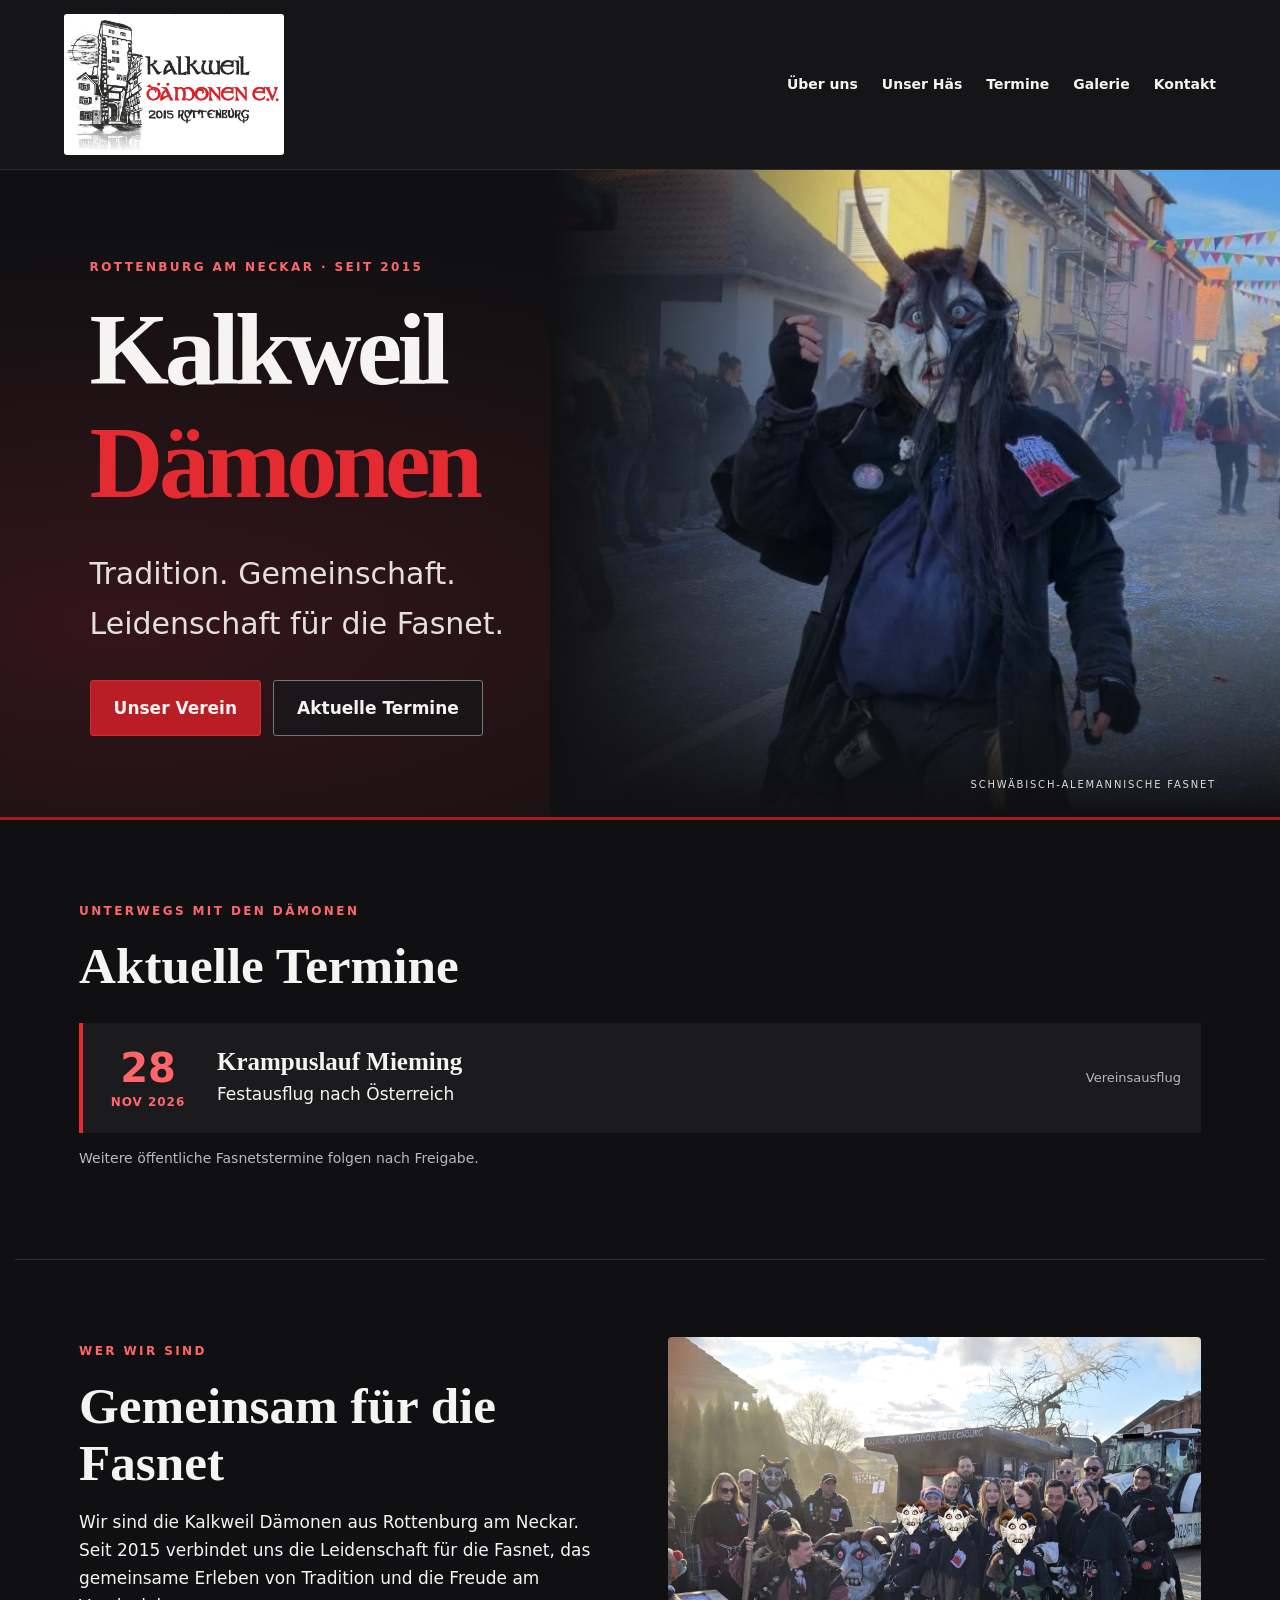
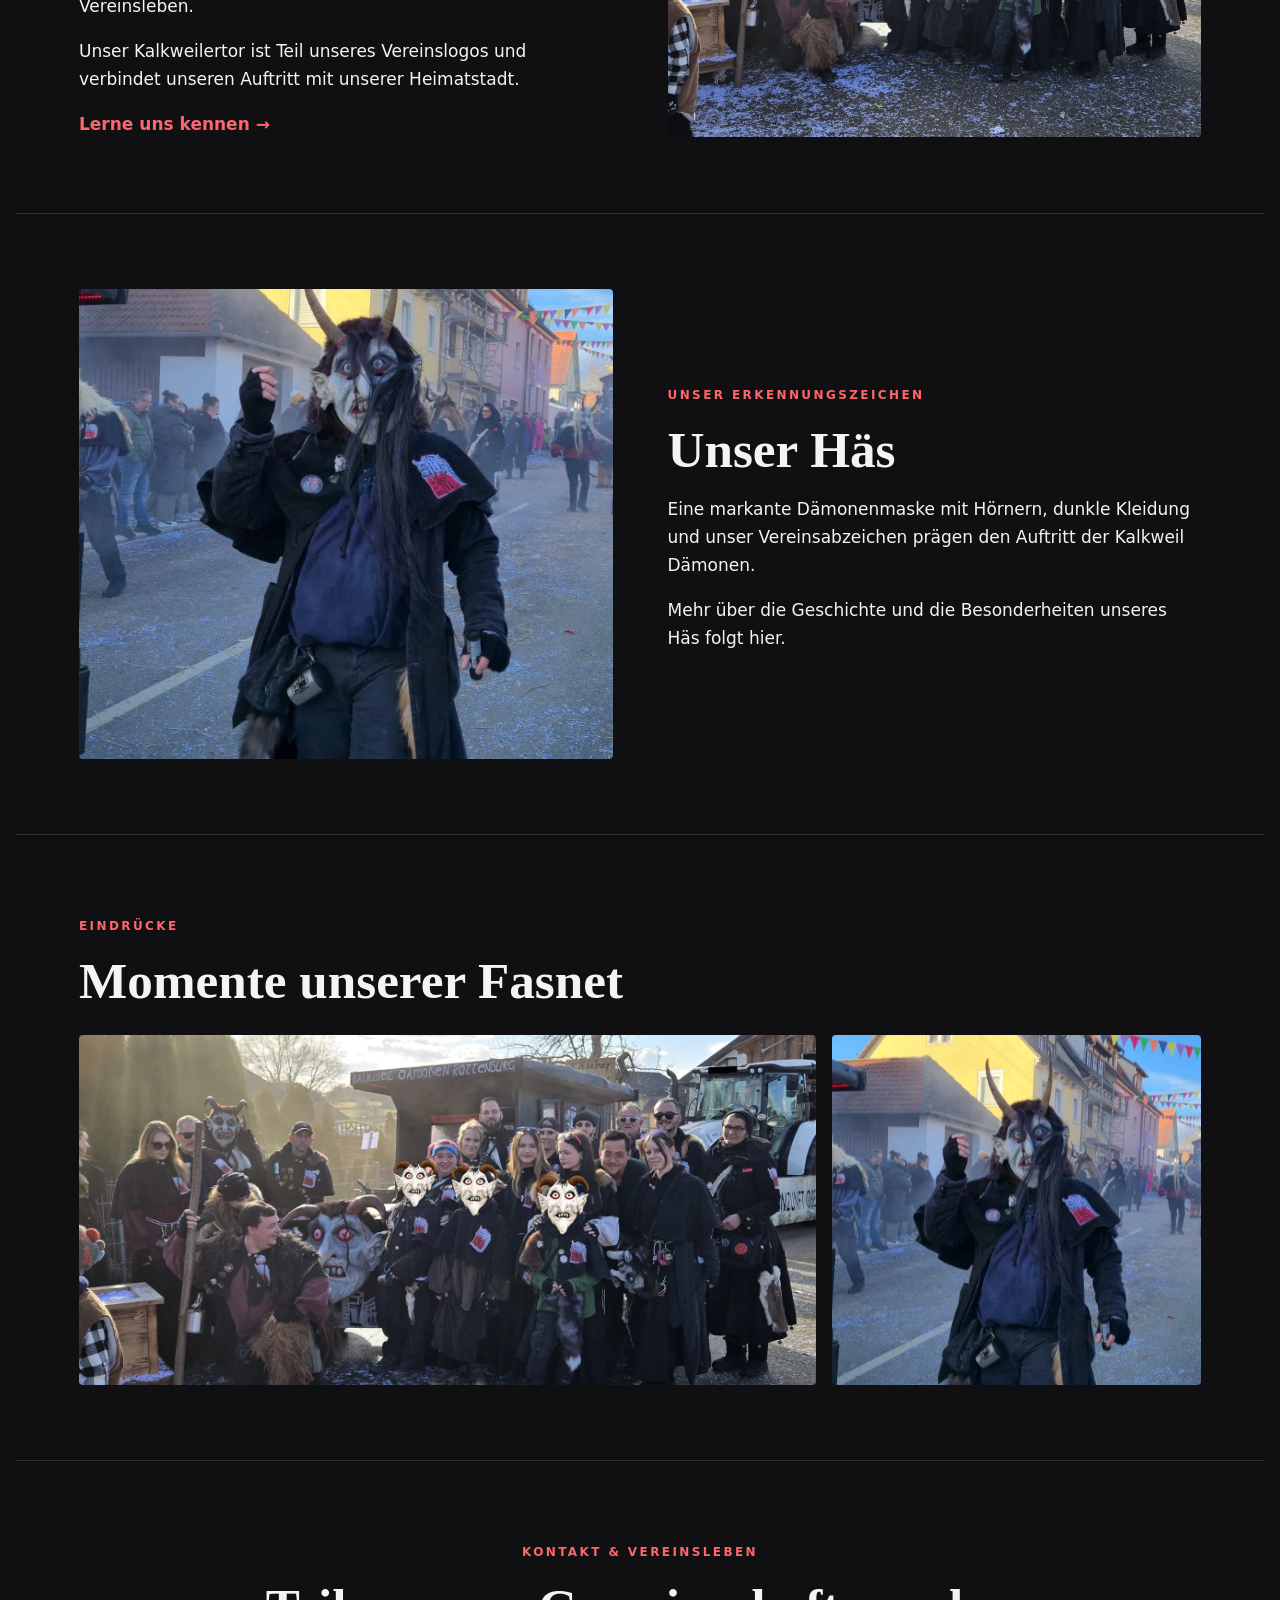
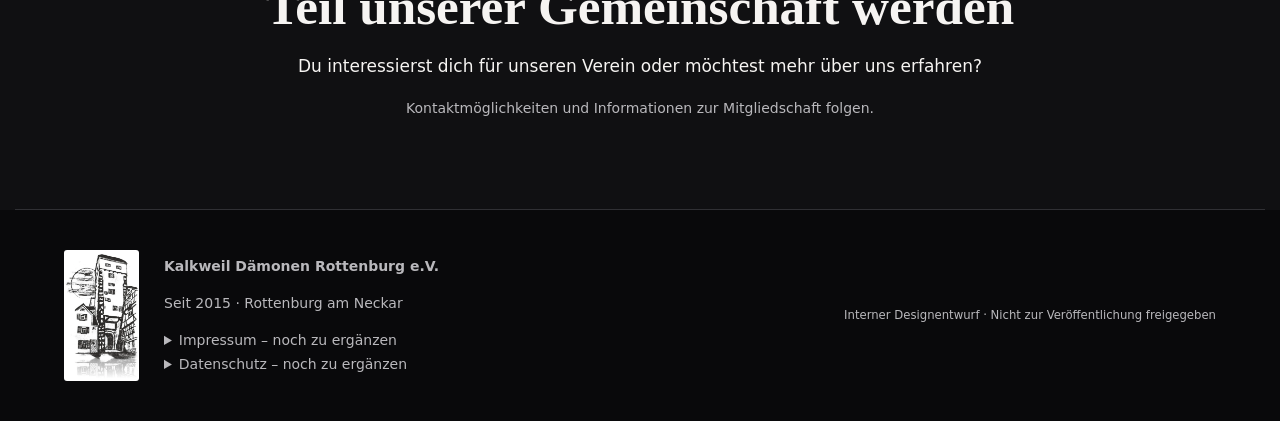
==== index.html @ fabc1ce4 "Add files via upload" ====
<!doctype html><html lang="de"><head><meta charset="utf-8"><meta name="viewport" content="width=device-width,initial-scale=1"><meta name="robots" content="noindex,nofollow"><title>Kalkweil Dämonen Rottenburg e.V.</title><link rel="stylesheet" href="style.css"></head><body><header><a class="brand" href="#start"><img src="assets/logo.webp" alt="Kalkweil Dämonen e.V. – 2015 Rottenburg"></a><nav aria-label="Hauptnavigation"><a href="#verein">Über uns</a><a href="#haes">Unser Häs</a><a href="#termine">Termine</a><a href="#galerie">Galerie</a><a href="#kontakt">Kontakt</a></nav></header><main id="start"><section class="hero"><div class="hero-copy"><span class="eyebrow">ROTTENBURG AM NECKAR · SEIT 2015</span><h1>Kalkweil<br><em>Dämonen</em></h1><p>Tradition. Gemeinschaft.<br>Leidenschaft für die Fasnet.</p><div class="actions"><a class="button" href="#verein">Unser Verein</a><a class="button outline" href="#termine">Aktuelle Termine</a></div></div><div class="hero-photo" role="img" aria-label="Dämon im Häs beim Fasnetsumzug"></div><div class="hero-caption">SCHWÄBISCH-ALEMANNISCHE FASNET</div></section><section id="termine" class="section"><span class="eyebrow">UNTERWEGS MIT DEN DÄMONEN</span><h2>Aktuelle Termine</h2><div class="event"><div class="date">28<span>NOV 2026</span></div><div><h3>Krampuslauf Mieming</h3><p>Festausflug nach Österreich</p></div><span class="tag">Vereinsausflug</span></div><p class="muted">Weitere öffentliche Fasnetstermine folgen nach Freigabe.</p></section><section id="verein" class="section split"><div><span class="eyebrow">WER WIR SIND</span><h2>Gemeinsam für die Fasnet</h2><p>Wir sind die Kalkweil Dämonen aus Rottenburg am Neckar. Seit 2015 verbindet uns die Leidenschaft für die Fasnet, das gemeinsame Erleben von Tradition und die Freude am Vereinsleben.</p><p>Unser Kalkweilertor ist Teil unseres Vereinslogos und verbindet unseren Auftritt mit unserer Heimatstadt.</p><a class="textlink" href="#kontakt">Lerne uns kennen →</a></div><img class="photo" src="assets/gruppe.webp" alt="Gruppenfoto der Kalkweil Dämonen"></section><section id="haes" class="section split reverse"><img class="portrait" src="assets/haes.webp" alt="Maske und Häs der Kalkweil Dämonen" loading="lazy"><div><span class="eyebrow">UNSER ERKENNUNGSZEICHEN</span><h2>Unser Häs</h2><p>Eine markante Dämonenmaske mit Hörnern, dunkle Kleidung und unser Vereinsabzeichen prägen den Auftritt der Kalkweil Dämonen.</p><p>Mehr über die Geschichte und die Besonderheiten unseres Häs folgt hier.</p></div></section><section id="galerie" class="section"><span class="eyebrow">EINDRÜCKE</span><h2>Momente unserer Fasnet</h2><div class="gallery"><img src="assets/gruppe.webp" alt="Vereinsgruppe" loading="lazy"><img src="assets/haes.webp" alt="Dämon beim Umzug" loading="lazy"></div></section><section id="kontakt" class="section contact"><span class="eyebrow">KONTAKT & VEREINSLEBEN</span><h2>Teil unserer Gemeinschaft werden</h2><p>Du interessierst dich für unseren Verein oder möchtest mehr über uns erfahren?</p><p class="muted">Kontaktmöglichkeiten und Informationen zur Mitgliedschaft folgen.</p></section></main><footer><img src="assets/tor.webp" alt="Kalkweilertor"><div><strong>Kalkweil Dämonen Rottenburg e.V.</strong><p>Seit 2015 · Rottenburg am Neckar</p><details><summary>Impressum – noch zu ergänzen</summary><p>Vereinsanschrift, Vertretungsberechtigte, Registerangaben und Kontakt fehlen noch.</p></details><details><summary>Datenschutz – noch zu ergänzen</summary><p>Die Datenschutzerklärung wird vor Veröffentlichung ergänzt.</p></details></div><small>Interner Designentwurf · Nicht zur Veröffentlichung freigegeben</small></footer></body></html>
---- style.css ----
:root{color-scheme:dark;--red:#e42b32;--bg:#101012;--line:#303034;--muted:#b9b8bc}*{box-sizing:border-box}html{scroll-behavior:smooth;scroll-padding-top:100px}body{margin:0;background:var(--bg);color:#f6f4f2;font:17px/1.65 system-ui,sans-serif}a{color:inherit;text-decoration:none}header{display:flex;align-items:center;justify-content:space-between;gap:24px;padding:14px max(5vw,20px);background:#151517;border-bottom:1px solid var(--line)}.brand img{display:block;width:220px;max-width:100%;border-radius:3px}nav{display:flex;gap:24px;flex-wrap:wrap;font-size:14px;font-weight:650}nav a:hover,.textlink:hover{color:var(--red)}.hero{position:relative;min-height:650px;display:flex;align-items:center;overflow:hidden;border-bottom:3px solid #a71920;background:radial-gradient(ellipse at 10% 70%,#341519,transparent 60%),#101012}.hero-photo{position:absolute;inset:0 0 0 43%;background:linear-gradient(90deg,#101012 0%,transparent 45%),linear-gradient(0deg,#101012 0%,transparent 35%),url('assets/haes.webp') center 53%/cover no-repeat;opacity:.9}.hero-copy{position:relative;z-index:1;padding:75px 7vw;max-width:850px}.eyebrow{color:#ff666b;font-size:12px;letter-spacing:.2em;font-weight:750}h1,h2,h3{line-height:1.1;margin:15px 0;font-family:Stonecross,Georgia,serif}h1{font-size:clamp(58px,8vw,115px);letter-spacing:-.045em}h1 em{color:var(--red);font-style:normal}h2{font-size:clamp(32px,4vw,52px)}h3{font-size:25px}.hero p{font-size:clamp(20px,2.4vw,30px);color:#e4e0df}.actions{display:flex;gap:12px;flex-wrap:wrap;margin-top:32px}.button{background:#b91d26;padding:13px 23px;border:1px solid #d42c35;font-weight:700;border-radius:3px}.button:hover{background:#d42c35}.outline{background:#171719cc;border-color:#777}.hero-caption{position:absolute;right:5vw;bottom:24px;font-size:10px;letter-spacing:.18em;color:#ddd}.section{max-width:1250px;margin:auto;padding:75px 5vw;border-bottom:1px solid var(--line)}.event{display:flex;align-items:center;gap:24px;padding:20px;background:#1b1b1e;border-left:4px solid var(--red);margin-top:28px}.date{font-size:40px;font-weight:800;line-height:1;color:#ff666b;min-width:90px;text-align:center}.date span{display:block;font-size:12px;letter-spacing:.08em;margin-top:8px}.event h3,.event p{margin:5px 0}.tag{margin-left:auto;color:var(--muted);font-size:13px}.muted{color:var(--muted);font-size:14px}.split{display:grid;grid-template-columns:1fr 1fr;gap:55px;align-items:center}.photo,.portrait,.gallery img{width:100%;display:block;border-radius:4px;object-fit:cover}.portrait{height:470px;object-position:center 57%}.textlink{color:#ff666b;font-weight:700}.gallery{display:grid;grid-template-columns:2fr 1fr;gap:16px;margin-top:25px}.gallery img{height:350px}.contact{text-align:center}footer{display:flex;align-items:center;gap:25px;flex-wrap:wrap;padding:40px 5vw;background:#09090b;color:var(--muted);font-size:14px}footer img{width:75px;border-radius:3px}footer small{margin-left:auto}summary{cursor:pointer}a:focus-visible,summary:focus-visible{outline:2px solid #ff666b;outline-offset:4px}@media(max-width:700px){header{flex-direction:column;align-items:flex-start;gap:12px}nav{gap:10px 18px}.brand img{width:170px}.hero{min-height:680px;align-items:flex-end}.hero-photo{inset:0;background:linear-gradient(0deg,#101012 8%,#101012aa 38%,transparent 75%),url('assets/haes.webp') center 48%/cover no-repeat}.hero-copy{padding:250px 6vw 70px}.hero-caption{bottom:14px}.section{padding:45px 6vw}.split{grid-template-columns:1fr;gap:24px}.portrait{height:380px}.event{gap:12px;flex-wrap:wrap}.tag{margin-left:0}.gallery img{height:220px}footer small{margin-left:0}}@media(prefers-reduced-motion:reduce){html{scroll-behavior:auto}}
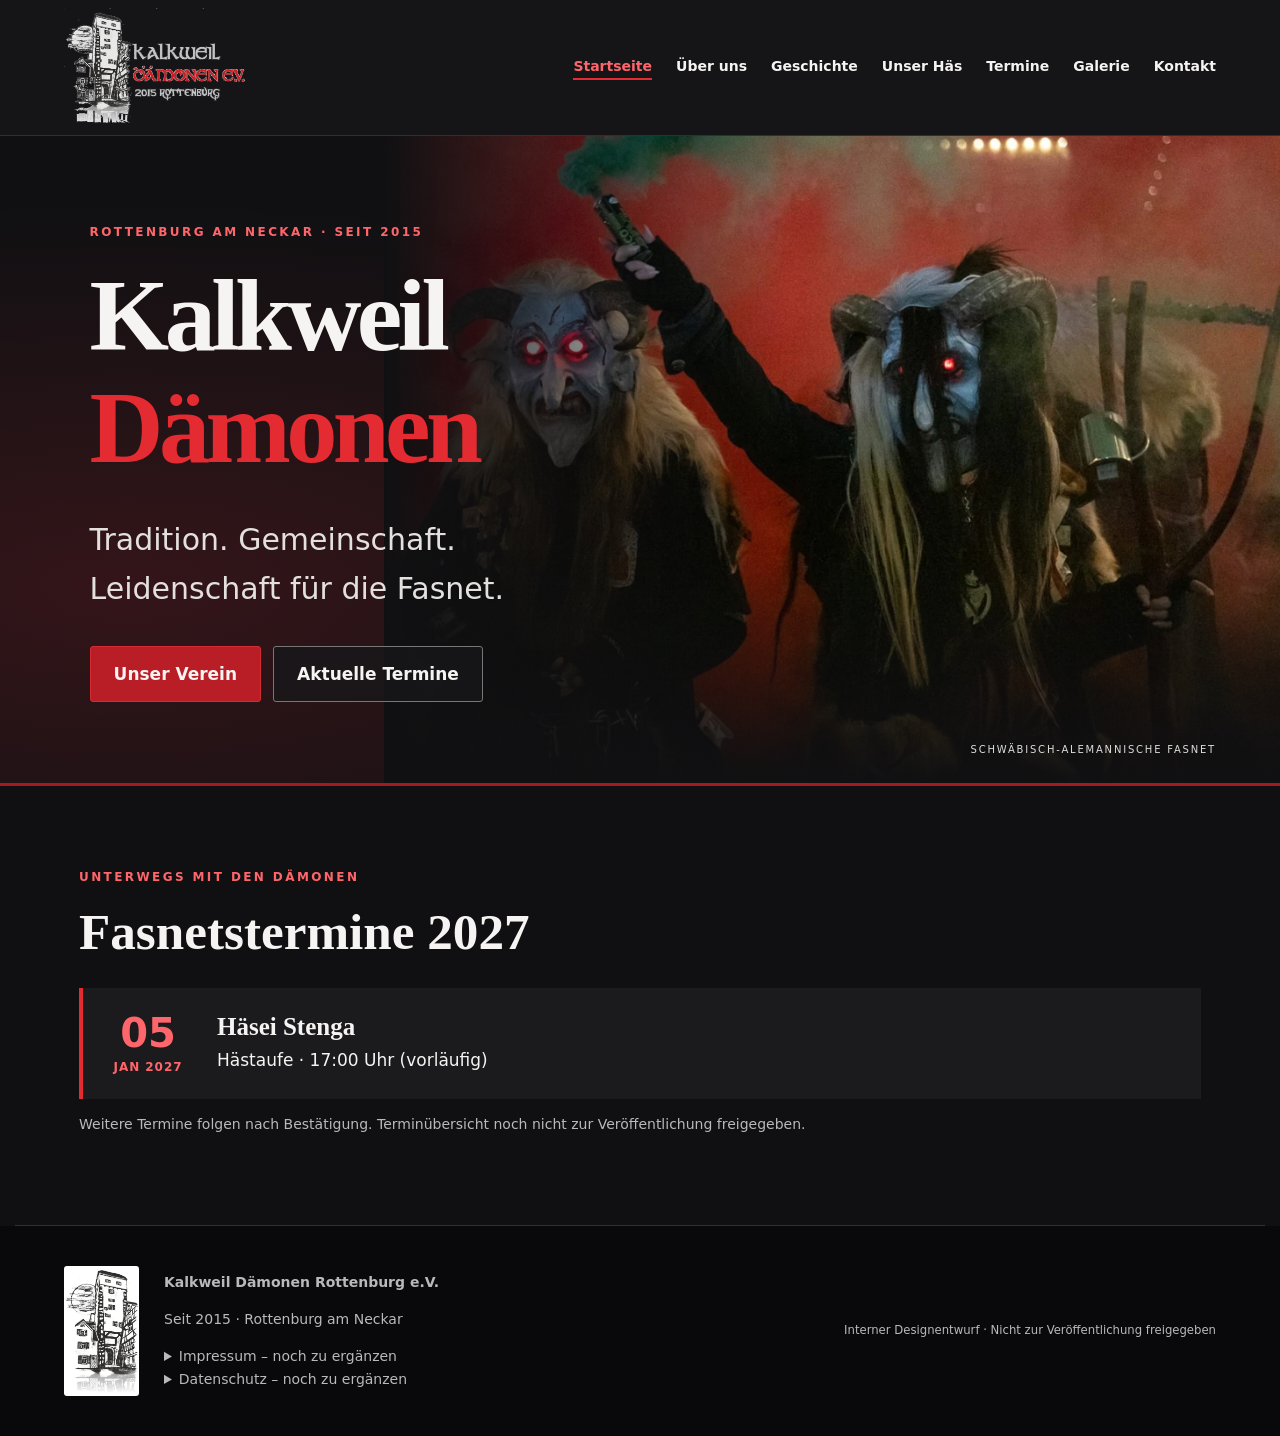
==== commit ba4411bc: "Add files via upload" ====
--- a/index.html
+++ b/index.html
@@ -1 +1,3 @@
-<!doctype html><html lang="de"><head><meta charset="utf-8"><meta name="viewport" content="width=device-width,initial-scale=1"><meta name="robots" content="noindex,nofollow"><title>Kalkweil Dämonen Rottenburg e.V.</title><link rel="stylesheet" href="style.css"></head><body><header><a class="brand" href="#start"><img src="assets/logo.webp" alt="Kalkweil Dämonen e.V. – 2015 Rottenburg"></a><nav aria-label="Hauptnavigation"><a href="#verein">Über uns</a><a href="#haes">Unser Häs</a><a href="#termine">Termine</a><a href="#galerie">Galerie</a><a href="#kontakt">Kontakt</a></nav></header><main id="start"><section class="hero"><div class="hero-copy"><span class="eyebrow">ROTTENBURG AM NECKAR · SEIT 2015</span><h1>Kalkweil<br><em>Dämonen</em></h1><p>Tradition. Gemeinschaft.<br>Leidenschaft für die Fasnet.</p><div class="actions"><a class="button" href="#verein">Unser Verein</a><a class="button outline" href="#termine">Aktuelle Termine</a></div></div><div class="hero-photo" role="img" aria-label="Dämon im Häs beim Fasnetsumzug"></div><div class="hero-caption">SCHWÄBISCH-ALEMANNISCHE FASNET</div></section><section id="termine" class="section"><span class="eyebrow">UNTERWEGS MIT DEN DÄMONEN</span><h2>Aktuelle Termine</h2><div class="event"><div class="date">28<span>NOV 2026</span></div><div><h3>Krampuslauf Mieming</h3><p>Festausflug nach Österreich</p></div><span class="tag">Vereinsausflug</span></div><p class="muted">Weitere öffentliche Fasnetstermine folgen nach Freigabe.</p></section><section id="verein" class="section split"><div><span class="eyebrow">WER WIR SIND</span><h2>Gemeinsam für die Fasnet</h2><p>Wir sind die Kalkweil Dämonen aus Rottenburg am Neckar. Seit 2015 verbindet uns die Leidenschaft für die Fasnet, das gemeinsame Erleben von Tradition und die Freude am Vereinsleben.</p><p>Unser Kalkweilertor ist Teil unseres Vereinslogos und verbindet unseren Auftritt mit unserer Heimatstadt.</p><a class="textlink" href="#kontakt">Lerne uns kennen →</a></div><img class="photo" src="assets/gruppe.webp" alt="Gruppenfoto der Kalkweil Dämonen"></section><section id="haes" class="section split reverse"><img class="portrait" src="assets/haes.webp" alt="Maske und Häs der Kalkweil Dämonen" loading="lazy"><div><span class="eyebrow">UNSER ERKENNUNGSZEICHEN</span><h2>Unser Häs</h2><p>Eine markante Dämonenmaske mit Hörnern, dunkle Kleidung und unser Vereinsabzeichen prägen den Auftritt der Kalkweil Dämonen.</p><p>Mehr über die Geschichte und die Besonderheiten unseres Häs folgt hier.</p></div></section><section id="galerie" class="section"><span class="eyebrow">EINDRÜCKE</span><h2>Momente unserer Fasnet</h2><div class="gallery"><img src="assets/gruppe.webp" alt="Vereinsgruppe" loading="lazy"><img src="assets/haes.webp" alt="Dämon beim Umzug" loading="lazy"></div></section><section id="kontakt" class="section contact"><span class="eyebrow">KONTAKT & VEREINSLEBEN</span><h2>Teil unserer Gemeinschaft werden</h2><p>Du interessierst dich für unseren Verein oder möchtest mehr über uns erfahren?</p><p class="muted">Kontaktmöglichkeiten und Informationen zur Mitgliedschaft folgen.</p></section></main><footer><img src="assets/tor.webp" alt="Kalkweilertor"><div><strong>Kalkweil Dämonen Rottenburg e.V.</strong><p>Seit 2015 · Rottenburg am Neckar</p><details><summary>Impressum – noch zu ergänzen</summary><p>Vereinsanschrift, Vertretungsberechtigte, Registerangaben und Kontakt fehlen noch.</p></details><details><summary>Datenschutz – noch zu ergänzen</summary><p>Die Datenschutzerklärung wird vor Veröffentlichung ergänzt.</p></details></div><small>Interner Designentwurf · Nicht zur Veröffentlichung freigegeben</small></footer></body></html>
+<!DOCTYPE html>
+
+<html lang="de"><head><meta charset="utf-8"/><meta content="width=device-width,initial-scale=1" name="viewport"/><meta content="noindex,nofollow" name="robots"/><title>Startseite | Kalkweil Dämonen</title><link href="style.css" rel="stylesheet"/></head><body><header><a class="brand" href="index.html"><span class="brand-art"><img alt="Kalkweil Dämonen e.V. – 2015 Rottenburg" src="assets/logo-transparent.webp"/><img alt="" aria-hidden="true" class="brand-light" src="assets/logo-transparent.webp"/></span></a><nav aria-label="Hauptnavigation"><a aria-current="page" href="index.html">Startseite</a><a href="verein.html">Über uns</a><a href="geschichte.html">Geschichte</a><a href="haes.html">Unser Häs</a><a href="termine.html">Termine</a><a href="galerie.html">Galerie</a><a href="kontakt.html">Kontakt</a></nav></header><main id="start"><section class="hero"><div class="hero-copy"><span class="eyebrow">ROTTENBURG AM NECKAR · SEIT 2015</span><h1>Kalkweil<br/><em>Dämonen</em></h1><p>Tradition. Gemeinschaft.<br/>Leidenschaft für die Fasnet.</p><div class="actions"><a class="button" href="verein.html">Unser Verein</a><a class="button outline" href="termine.html">Aktuelle Termine</a></div></div><div aria-label="Zwei Kalkweil Dämonen im roten Rauch" class="hero-photo" role="img"></div><div class="hero-caption">SCHWÄBISCH-ALEMANNISCHE FASNET</div></section><section class="section" id="termine"><span class="eyebrow">UNTERWEGS MIT DEN DÄMONEN</span><h2>Fasnetstermine 2027</h2><div class="event"><div class="date">05<span>JAN 2027</span></div><div><h3>Häsei Stenga</h3><p>Hästaufe · 17:00 Uhr (vorläufig)</p></div></div><p class="muted">Weitere Termine folgen nach Bestätigung. Terminübersicht noch nicht zur Veröffentlichung freigegeben.</p></section></main><footer><img alt="Kalkweilertor" src="assets/tor.webp"/><div><strong>Kalkweil Dämonen Rottenburg e.V.</strong><p>Seit 2015 · Rottenburg am Neckar</p><details><summary>Impressum – noch zu ergänzen</summary><p>Vereinsanschrift, Vertretungsberechtigte, Registerangaben und Kontakt fehlen noch.</p></details><details><summary>Datenschutz – noch zu ergänzen</summary><p>Die Datenschutzerklärung wird vor Veröffentlichung ergänzt.</p></details></div><small>Interner Designentwurf · Nicht zur Veröffentlichung freigegeben</small></footer></body></html>
--- a/style.css
+++ b/style.css
@@ -1 +1,5 @@
-:root{color-scheme:dark;--red:#e42b32;--bg:#101012;--line:#303034;--muted:#b9b8bc}*{box-sizing:border-box}html{scroll-behavior:smooth;scroll-padding-top:100px}body{margin:0;background:var(--bg);color:#f6f4f2;font:17px/1.65 system-ui,sans-serif}a{color:inherit;text-decoration:none}header{display:flex;align-items:center;justify-content:space-between;gap:24px;padding:14px max(5vw,20px);background:#151517;border-bottom:1px solid var(--line)}.brand img{display:block;width:220px;max-width:100%;border-radius:3px}nav{display:flex;gap:24px;flex-wrap:wrap;font-size:14px;font-weight:650}nav a:hover,.textlink:hover{color:var(--red)}.hero{position:relative;min-height:650px;display:flex;align-items:center;overflow:hidden;border-bottom:3px solid #a71920;background:radial-gradient(ellipse at 10% 70%,#341519,transparent 60%),#101012}.hero-photo{position:absolute;inset:0 0 0 43%;background:linear-gradient(90deg,#101012 0%,transparent 45%),linear-gradient(0deg,#101012 0%,transparent 35%),url('assets/haes.webp') center 53%/cover no-repeat;opacity:.9}.hero-copy{position:relative;z-index:1;padding:75px 7vw;max-width:850px}.eyebrow{color:#ff666b;font-size:12px;letter-spacing:.2em;font-weight:750}h1,h2,h3{line-height:1.1;margin:15px 0;font-family:Stonecross,Georgia,serif}h1{font-size:clamp(58px,8vw,115px);letter-spacing:-.045em}h1 em{color:var(--red);font-style:normal}h2{font-size:clamp(32px,4vw,52px)}h3{font-size:25px}.hero p{font-size:clamp(20px,2.4vw,30px);color:#e4e0df}.actions{display:flex;gap:12px;flex-wrap:wrap;margin-top:32px}.button{background:#b91d26;padding:13px 23px;border:1px solid #d42c35;font-weight:700;border-radius:3px}.button:hover{background:#d42c35}.outline{background:#171719cc;border-color:#777}.hero-caption{position:absolute;right:5vw;bottom:24px;font-size:10px;letter-spacing:.18em;color:#ddd}.section{max-width:1250px;margin:auto;padding:75px 5vw;border-bottom:1px solid var(--line)}.event{display:flex;align-items:center;gap:24px;padding:20px;background:#1b1b1e;border-left:4px solid var(--red);margin-top:28px}.date{font-size:40px;font-weight:800;line-height:1;color:#ff666b;min-width:90px;text-align:center}.date span{display:block;font-size:12px;letter-spacing:.08em;margin-top:8px}.event h3,.event p{margin:5px 0}.tag{margin-left:auto;color:var(--muted);font-size:13px}.muted{color:var(--muted);font-size:14px}.split{display:grid;grid-template-columns:1fr 1fr;gap:55px;align-items:center}.photo,.portrait,.gallery img{width:100%;display:block;border-radius:4px;object-fit:cover}.portrait{height:470px;object-position:center 57%}.textlink{color:#ff666b;font-weight:700}.gallery{display:grid;grid-template-columns:2fr 1fr;gap:16px;margin-top:25px}.gallery img{height:350px}.contact{text-align:center}footer{display:flex;align-items:center;gap:25px;flex-wrap:wrap;padding:40px 5vw;background:#09090b;color:var(--muted);font-size:14px}footer img{width:75px;border-radius:3px}footer small{margin-left:auto}summary{cursor:pointer}a:focus-visible,summary:focus-visible{outline:2px solid #ff666b;outline-offset:4px}@media(max-width:700px){header{flex-direction:column;align-items:flex-start;gap:12px}nav{gap:10px 18px}.brand img{width:170px}.hero{min-height:680px;align-items:flex-end}.hero-photo{inset:0;background:linear-gradient(0deg,#101012 8%,#101012aa 38%,transparent 75%),url('assets/haes.webp') center 48%/cover no-repeat}.hero-copy{padding:250px 6vw 70px}.hero-caption{bottom:14px}.section{padding:45px 6vw}.split{grid-template-columns:1fr;gap:24px}.portrait{height:380px}.event{gap:12px;flex-wrap:wrap}.tag{margin-left:0}.gallery img{height:220px}footer small{margin-left:0}}@media(prefers-reduced-motion:reduce){html{scroll-behavior:auto}}
+:root{color-scheme:dark;--red:#e42b32;--bg:#101012;--line:#303034;--muted:#b9b8bc}*{box-sizing:border-box}html{scroll-behavior:smooth;scroll-padding-top:100px}body{margin:0;background:var(--bg);color:#f6f4f2;font:17px/1.65 system-ui,sans-serif}a{color:inherit;text-decoration:none}header{display:flex;align-items:center;justify-content:space-between;gap:24px;padding:14px max(5vw,20px);background:#151517;border-bottom:1px solid var(--line)}.brand img{display:block;width:220px;max-width:100%;border-radius:3px}nav{display:flex;gap:24px;flex-wrap:wrap;font-size:14px;font-weight:650}nav a:hover,.textlink:hover{color:var(--red)}.hero{position:relative;min-height:650px;display:flex;align-items:center;overflow:hidden;border-bottom:3px solid #a71920;background:radial-gradient(ellipse at 10% 70%,#341519,transparent 60%),#101012}.hero-photo{position:absolute;inset:0 0 0 43%;background:linear-gradient(90deg,#101012 0%,transparent 45%),linear-gradient(0deg,#101012 0%,transparent 35%),url('assets/nacht.webp') center 48%/cover no-repeat;opacity:.9}.hero-copy{position:relative;z-index:1;padding:75px 7vw;max-width:850px}.eyebrow{color:#ff666b;font-size:12px;letter-spacing:.2em;font-weight:750}h1,h2,h3{line-height:1.1;margin:15px 0;font-family:Stonecross,Georgia,serif}h1{font-size:clamp(58px,8vw,115px);letter-spacing:-.045em}h1 em{color:var(--red);font-style:normal}h2{font-size:clamp(32px,4vw,52px)}h3{font-size:25px}.hero p{font-size:clamp(20px,2.4vw,30px);color:#e4e0df}.actions{display:flex;gap:12px;flex-wrap:wrap;margin-top:32px}.button{background:#b91d26;padding:13px 23px;border:1px solid #d42c35;font-weight:700;border-radius:3px}.button:hover{background:#d42c35}.outline{background:#171719cc;border-color:#777}.hero-caption{position:absolute;right:5vw;bottom:24px;font-size:10px;letter-spacing:.18em;color:#ddd}.section{max-width:1250px;margin:auto;padding:75px 5vw;border-bottom:1px solid var(--line)}.event{display:flex;align-items:center;gap:24px;padding:20px;background:#1b1b1e;border-left:4px solid var(--red);margin-top:28px}.date{font-size:40px;font-weight:800;line-height:1;color:#ff666b;min-width:90px;text-align:center}.date span{display:block;font-size:12px;letter-spacing:.08em;margin-top:8px}.event h3,.event p{margin:5px 0}.tag{margin-left:auto;color:var(--muted);font-size:13px}.muted{color:var(--muted);font-size:14px}.split{display:grid;grid-template-columns:1fr 1fr;gap:55px;align-items:center}.photo,.portrait,.gallery img{width:100%;display:block;border-radius:4px;object-fit:cover}.portrait{height:470px;object-position:center 57%}.textlink{color:#ff666b;font-weight:700}.gallery{display:grid;grid-template-columns:2fr 1fr;gap:16px;margin-top:25px}.gallery img{height:350px}.contact{text-align:center}footer{display:flex;align-items:center;gap:25px;flex-wrap:wrap;padding:40px 5vw;background:#09090b;color:var(--muted);font-size:14px}footer img{width:75px;border-radius:3px}footer small{margin-left:auto}summary{cursor:pointer}a:focus-visible,summary:focus-visible{outline:2px solid #ff666b;outline-offset:4px}@media(max-width:700px){header{flex-direction:column;align-items:flex-start;gap:12px}nav{gap:10px 18px}.brand img{width:170px}.hero{min-height:680px;align-items:flex-end}.hero-photo{inset:0;background:linear-gradient(0deg,#101012 8%,#101012aa 38%,transparent 75%),url('assets/nacht.webp') center top/contain no-repeat}.hero-copy{padding:250px 6vw 70px}.hero-caption{bottom:14px}.section{padding:45px 6vw}.split{grid-template-columns:1fr;gap:24px}.portrait{height:380px}.event{gap:12px;flex-wrap:wrap}.tag{margin-left:0}.gallery img{height:220px}footer small{margin-left:0}}@media(prefers-reduced-motion:reduce){html{scroll-behavior:auto}}
+
+.hero-photo{inset:0 0 0 30%;opacity:1}.gallery.masks{grid-template-columns:repeat(3,1fr)}.gallery.masks img{height:auto;aspect-ratio:3/4}.history img{max-height:420px;object-fit:contain;background:#fff}.history p{max-width:70ch}@media(max-width:700px){.hero-photo{inset:0;background:linear-gradient(0deg,#101012 15%,transparent 85%),url("assets/nacht.webp") center top/contain no-repeat}.gallery.masks{grid-template-columns:repeat(2,1fr)}}
+header{padding-top:8px;padding-bottom:8px}.brand-art{display:block;position:relative;width:185px;max-width:100%;opacity:.9}.brand .brand-art img{width:100%;border-radius:0}.brand-light{position:absolute;inset:0;filter:invert(1);clip-path:polygon(36% 25%,100% 25%,100% 46%,36% 46%,36% 64%,100% 64%,100% 79%,36% 79%);pointer-events:none}@media(max-width:700px){.brand-art{width:150px}}
+nav a[aria-current="page"]{color:#ff666b;border-bottom:2px solid #e42b32}main{min-height:60vh}
